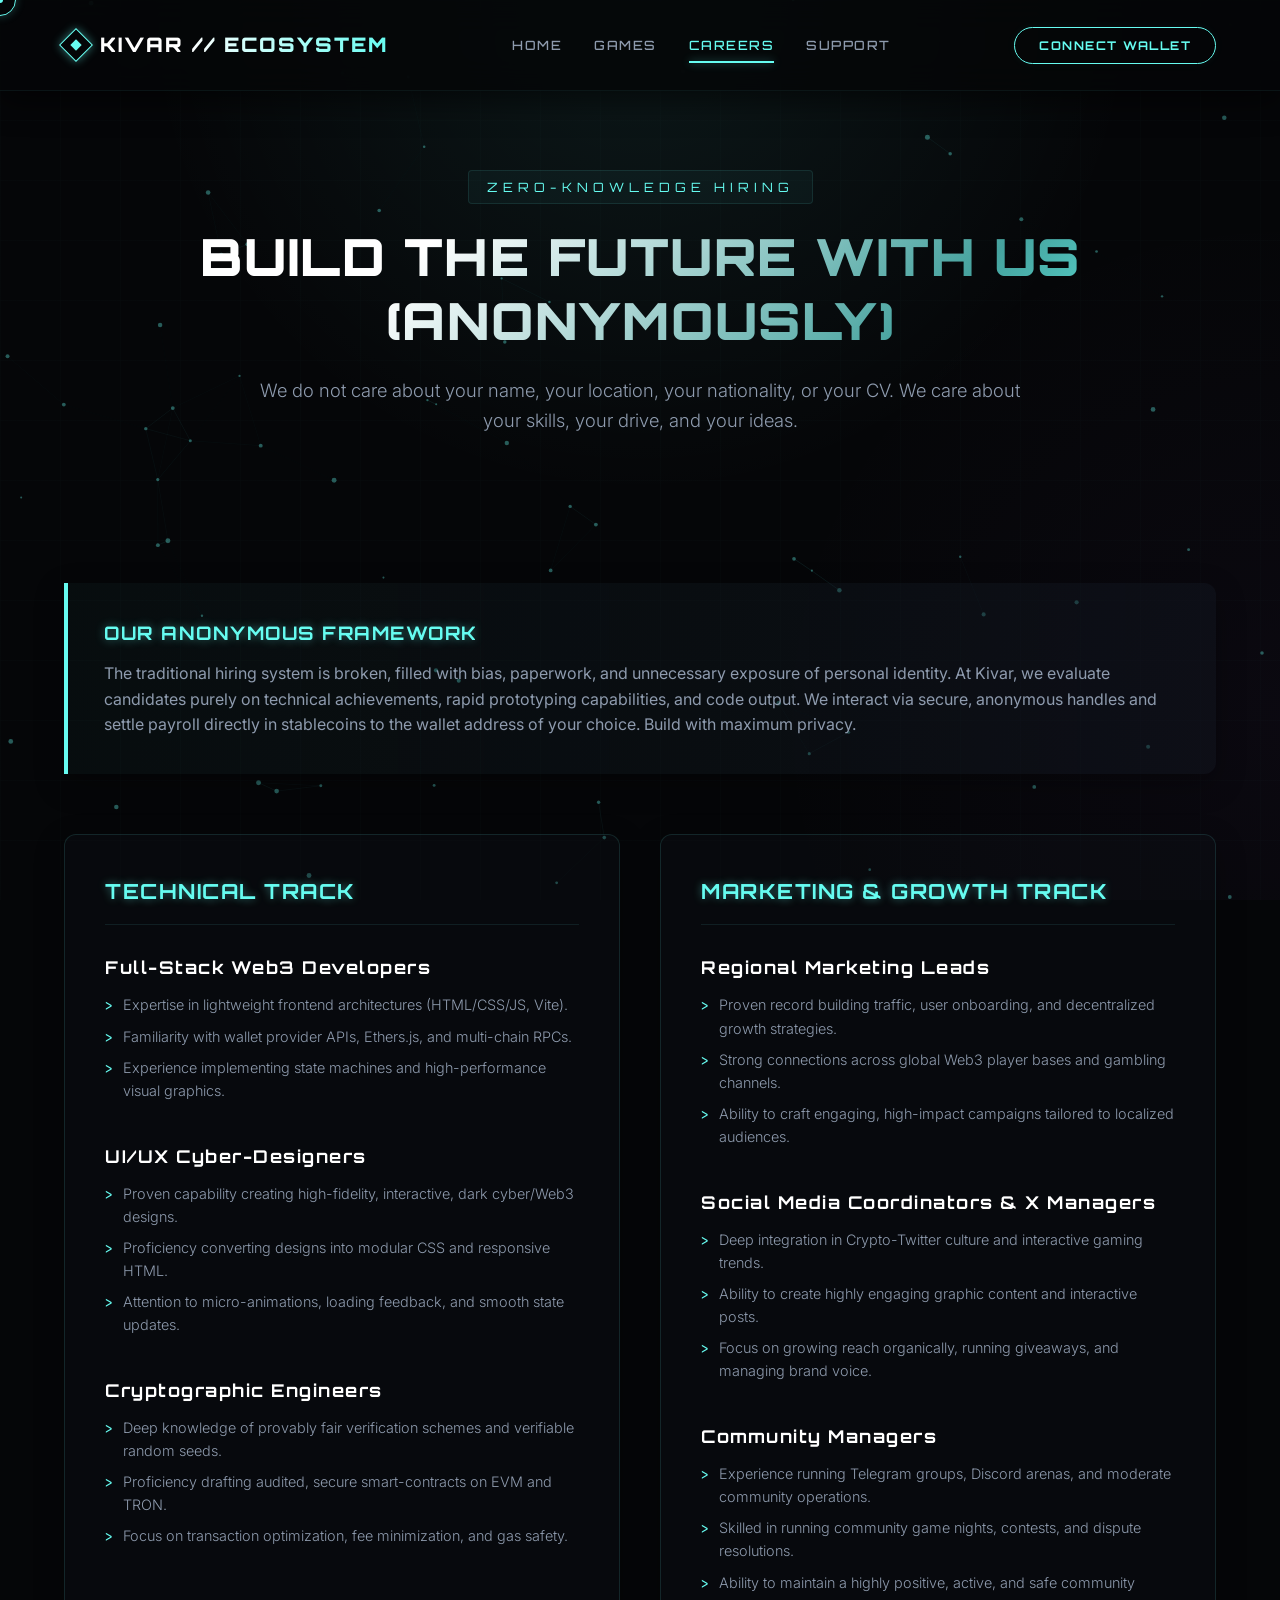
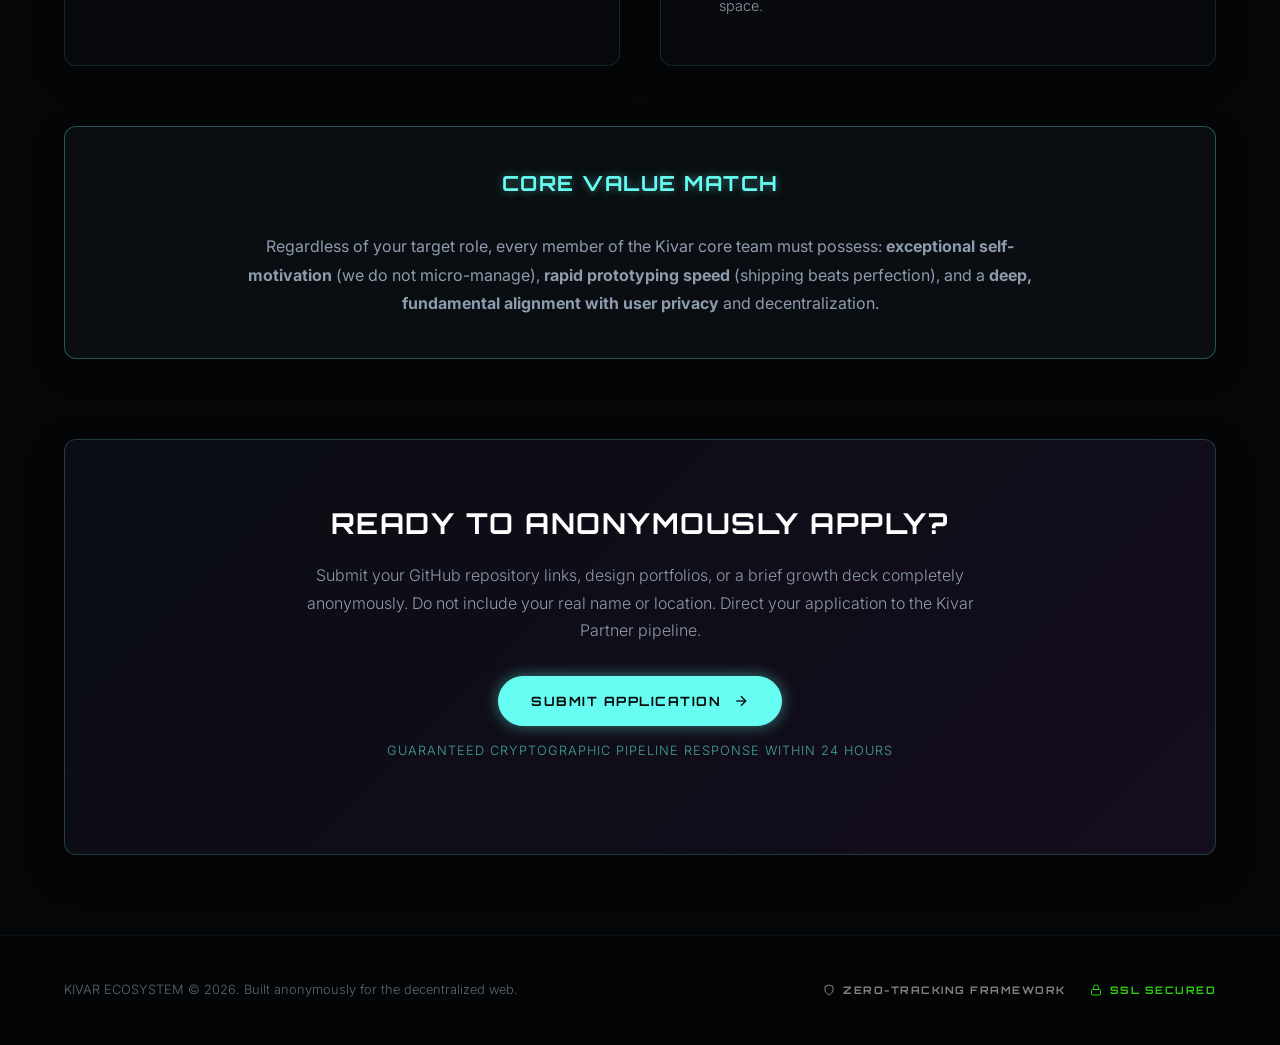
==== careers.html @ 9de125bd "Add all site files for deployment" ====
<!DOCTYPE html>
<html lang="en">
<head>
  <meta charset="UTF-8">
  <meta name="viewport" content="width=device-width, initial-scale=1.0">
  
  <!-- SEO Meta Tags -->
  <title>Careers &amp; Anonymous Hiring | Kivar Ecosystem</title>
  <meta name="description" content="Join the Kivar development team anonymously. We hire developers, designers, and marketers based solely on skills and code quality, protecting your privacy.">
  
  <!-- Stylesheets -->
  <link rel="stylesheet" href="style.css">
</head>
<body>
  <!-- Neural Net Background Canvas -->
  <canvas id="cyber-canvas"></canvas>

  <!-- SHARED NAVIGATION HEADER -->
  <header>
    <div class="container nav-container">
      <div class="logo">
        <div class="logo-icon"></div>
        <span class="logo-text">KIVAR // ECOSYSTEM</span>
      </div>

      <nav id="nav-menu">
        <ul>
          <li><a href="index.html">Home</a></li>
          <li><a href="games.html">Games</a></li>
          <li class="active"><a href="careers.html">Careers</a></li>
          <li><a href="contact.html">Support</a></li>
        </ul>
      </nav>

      <div class="header-actions">
        <button class="connect-btn" id="connect-wallet-btn">CONNECT WALLET</button>
        <button class="hamburger" id="hamburger-btn" aria-label="Toggle Navigation">
          &#9776;
        </button>
      </div>
    </div>
  </header>

  <!-- MAIN PAGE CONTENT -->
  <main>
    <div class="container">
      
      <!-- INTRO SECTION -->
      <section class="hiring-intro">
        <div class="hero">
          <span class="hero-tagline">ZERO-KNOWLEDGE HIRING</span>
          <h1>BUILD THE FUTURE WITH US (ANONYMOUSLY)</h1>
          <p>We do not care about your name, your location, your nationality, or your CV. We care about your skills, your drive, and your ideas.</p>
        </div>
        
        <div class="philosophy-card">
          <h3 class="cyan-highlight" style="margin-bottom: 12px; font-family: var(--font-display);">OUR ANONYMOUS FRAMEWORK</h3>
          <p>The traditional hiring system is broken, filled with bias, paperwork, and unnecessary exposure of personal identity. At Kivar, we evaluate candidates purely on technical achievements, rapid prototyping capabilities, and code output. We interact via secure, anonymous handles and settle payroll directly in stablecoins to the wallet address of your choice. Build with maximum privacy.</p>
        </div>
      </section>

      <!-- POSITION SECTION -->
      <section class="careers-columns">
        
        <!-- Technical Positions -->
        <div class="career-column">
          <h3>TECHNICAL TRACK</h3>
          <div class="jobs-list">
            <div class="job-item">
              <h4>Full-Stack Web3 Developers</h4>
              <ul class="job-requirements">
                <li>Expertise in lightweight frontend architectures (HTML/CSS/JS, Vite).</li>
                <li>Familiarity with wallet provider APIs, Ethers.js, and multi-chain RPCs.</li>
                <li>Experience implementing state machines and high-performance visual graphics.</li>
              </ul>
            </div>
            
            <div class="job-item">
              <h4>UI/UX Cyber-Designers</h4>
              <ul class="job-requirements">
                <li>Proven capability creating high-fidelity, interactive, dark cyber/Web3 designs.</li>
                <li>Proficiency converting designs into modular CSS and responsive HTML.</li>
                <li>Attention to micro-animations, loading feedback, and smooth state updates.</li>
              </ul>
            </div>

            <div class="job-item">
              <h4>Cryptographic Engineers</h4>
              <ul class="job-requirements">
                <li>Deep knowledge of provably fair verification schemes and verifiable random seeds.</li>
                <li>Proficiency drafting audited, secure smart-contracts on EVM and TRON.</li>
                <li>Focus on transaction optimization, fee minimization, and gas safety.</li>
              </ul>
            </div>
          </div>
        </div>

        <!-- Marketing & Growth Positions -->
        <div class="career-column">
          <h3>MARKETING &amp; GROWTH TRACK</h3>
          <div class="jobs-list">
            <div class="job-item">
              <h4>Regional Marketing Leads</h4>
              <ul class="job-requirements">
                <li>Proven record building traffic, user onboarding, and decentralized growth strategies.</li>
                <li>Strong connections across global Web3 player bases and gambling channels.</li>
                <li>Ability to craft engaging, high-impact campaigns tailored to localized audiences.</li>
              </ul>
            </div>

            <div class="job-item">
              <h4>Social Media Coordinators &amp; X Managers</h4>
              <ul class="job-requirements">
                <li>Deep integration in Crypto-Twitter culture and interactive gaming trends.</li>
                <li>Ability to create highly engaging graphic content and interactive posts.</li>
                <li>Focus on growing reach organically, running giveaways, and managing brand voice.</li>
              </ul>
            </div>

            <div class="job-item">
              <h4>Community Managers</h4>
              <ul class="job-requirements">
                <li>Experience running Telegram groups, Discord arenas, and moderate community operations.</li>
                <li>Skilled in running community game nights, contests, and dispute resolutions.</li>
                <li>Ability to maintain a highly positive, active, and safe community space.</li>
              </ul>
            </div>
          </div>
        </div>

      </section>

      <!-- GENERAL SKILLSET & RECRUITMENT CTA -->
      <section style="margin-bottom: 80px;">
        <div class="career-column" style="background: rgba(31, 40, 51, 0.25); text-align: center; border-color: rgba(102, 252, 241, 0.3);">
          <h3 style="border-bottom: none; margin-bottom: 16px; font-family: var(--font-display);">CORE VALUE MATCH</h3>
          <p style="max-width: 800px; margin: 0 auto; line-height: 1.8;">
            Regardless of your target role, every member of the Kivar core team must possess: <strong>exceptional self-motivation</strong> (we do not micro-manage), <strong>rapid prototyping speed</strong> (shipping beats perfection), and a <strong>deep, fundamental alignment with user privacy</strong> and decentralization.
          </p>
        </div>
      </section>

      <section class="cta-banner">
        <h3>READY TO ANONYMOUSLY APPLY?</h3>
        <p>Submit your GitHub repository links, design portfolios, or a brief growth deck completely anonymously. Do not include your real name or location. Direct your application to the Kivar Partner pipeline.</p>
        <a href="contact.html" class="btn btn-primary">
          SUBMIT APPLICATION
          <svg width="16" height="16" viewBox="0 0 24 24" fill="none" stroke="currentColor" stroke-width="2"><line x1="5" y1="12" x2="19" y2="12"></line><polyline points="12 5 19 12 12 19"></polyline></svg>
        </a>
        <p style="font-size: 0.8rem; color: var(--accent-teal); margin-top: 14px; letter-spacing: 1px;">GUARANTEED CRYPTOGRAPHIC PIPELINE RESPONSE WITHIN 24 HOURS</p>
      </section>

    </div>
  </main>

  <!-- SHARED FOOTER -->
  <footer>
    <div class="container footer-container">
      <div class="footer-left">
        <p>KIVAR ECOSYSTEM &copy; 2026. Built anonymously for the decentralized web.</p>
      </div>
      <div class="footer-right">
        <div class="badge">
          <svg width="12" height="12" viewBox="0 0 24 24" fill="none" stroke="currentColor" stroke-width="2"><path d="M12 22s8-4 8-10V5l-8-3-8 3v7c0 6 8 10 8 10z"></path></svg>
          ZERO-TRACKING FRAMEWORK
        </div>
        <div class="badge badge-green">
          <svg width="12" height="12" viewBox="0 0 24 24" fill="none" stroke="currentColor" stroke-width="2"><rect x="3" y="11" width="18" height="11" rx="2" ry="2"></rect><path d="M7 11V7a5 5 0 0 1 10 0v4"></path></svg>
          SSL SECURED
        </div>
      </div>
    </div>
  </footer>

  <!-- Script Links -->
  <script src="main.js"></script>
</body>
</html>
---- style.css ----
@import url('https://fonts.googleapis.com/css2?family=Inter:wght@300;400;500;600;700&family=Orbitron:wght@400;500;700;900&display=swap');

/* --- DESIGN SYSTEM & CSS VARIABLES --- */
:root {
  --bg-primary: #050608;
  --bg-secondary: #0B0E14;
  --bg-tertiary: #11151F;
  --text-primary: #FFFFFF;
  --text-secondary: #8E9BAE;
  
  /* Neon Accents */
  --accent-cyan: #66FCF1;
  --accent-cyan-glow: rgba(102, 252, 241, 0.45);
  --accent-teal: #45A29E;
  --accent-teal-glow: rgba(69, 162, 158, 0.35);
  
  /* Additional Glowing Colors */
  --accent-orange: #FF7F50;
  --accent-orange-glow: rgba(255, 127, 80, 0.4);
  --accent-blue: #00BFFF;
  --accent-blue-glow: rgba(0, 191, 255, 0.4);
  --accent-purple: #9D4EDD;
  --accent-purple-glow: rgba(157, 78, 221, 0.4);
  
  /* Cyber Fonts */
  --font-display: 'Orbitron', sans-serif;
  --font-body: 'Inter', sans-serif;
  
  /* Borders and Transitions */
  --cyber-border: 1px solid rgba(102, 252, 241, 0.12);
  --cyber-border-hover: 1px solid rgba(102, 252, 241, 0.4);
  --transition-fast: 0.15s ease;
  --transition-medium: 0.3s cubic-bezier(0.25, 0.8, 0.25, 1);
  --transition-slow: 0.6s cubic-bezier(0.16, 1, 0.3, 1);
}

/* --- RESET & SCROLLBAR --- */
* {
  margin: 0;
  padding: 0;
  box-sizing: border-box;
  scrollbar-width: thin;
  scrollbar-color: var(--accent-cyan) var(--bg-primary);
}

/* Hide default cursor on desktop device hover */
@media (hover: hover) and (pointer: fine) {
  body, a, button, input, select, textarea {
    cursor: none !important;
  }
}

::-webkit-scrollbar {
  width: 6px;
  height: 6px;
}

::-webkit-scrollbar-track {
  background: var(--bg-primary);
}

::-webkit-scrollbar-thumb {
  background: rgba(102, 252, 241, 0.2);
  border-radius: 3px;
  transition: var(--transition-fast);
}

::-webkit-scrollbar-thumb:hover {
  background: var(--accent-cyan);
}

body {
  background-color: var(--bg-primary);
  color: var(--text-secondary);
  font-family: var(--font-body);
  line-height: 1.6;
  overflow-x: hidden;
  /* Cyber grid background overlay with animation */
  background-image: 
    radial-gradient(circle at 50% 0%, rgba(102, 252, 241, 0.08) 0%, transparent 45%),
    radial-gradient(circle at 100% 80%, rgba(157, 78, 221, 0.04) 0%, transparent 35%),
    linear-gradient(rgba(102, 252, 241, 0.012) 1px, transparent 1px), 
    linear-gradient(90deg, rgba(102, 252, 241, 0.012) 1px, transparent 1px);
  background-size: 100% 100%, 100% 100%, 60px 60px, 60px 60px;
  background-attachment: fixed;
}

a {
  text-decoration: none;
  color: inherit;
  transition: var(--transition-fast);
}

/* --- INTERACTIVE CANVAS BACKGROUND --- */
#cyber-canvas {
  position: fixed;
  top: 0;
  left: 0;
  width: 100vw;
  height: 100vh;
  z-index: -2;
  pointer-events: none;
  background: transparent;
}

/* --- CUSTOM CURSOR --- */
.custom-cursor-dot {
  width: 6px;
  height: 6px;
  background: var(--accent-cyan);
  position: fixed;
  top: 0;
  left: 0;
  pointer-events: none;
  z-index: 1000;
  border-radius: 50%;
  transform: translate(-50%, -50%);
  display: none;
}

.custom-cursor-ring {
  width: 32px;
  height: 32px;
  border: 1px solid var(--accent-cyan);
  position: fixed;
  top: 0;
  left: 0;
  pointer-events: none;
  z-index: 999;
  border-radius: 50%;
  transform: translate(-50%, -50%);
  transition: width 0.2s, height 0.2s, background-color 0.2s, border-color 0.2s;
  box-shadow: 0 0 10px rgba(102, 252, 241, 0.25);
  display: none;
}

/* Cursor States on Hover */
body.cursor-hovering .custom-cursor-ring {
  width: 48px;
  height: 48px;
  background-color: rgba(102, 252, 241, 0.05);
  border-color: var(--accent-cyan);
  box-shadow: 0 0 18px var(--accent-cyan-glow);
}

body.cursor-clicking .custom-cursor-ring {
  width: 24px;
  height: 24px;
  background-color: rgba(102, 252, 241, 0.25);
  border-color: #FFFFFF;
}

@media (hover: hover) and (pointer: fine) {
  .custom-cursor-dot, .custom-cursor-ring {
    display: block;
  }
}

/* --- TYPOGRAPHY --- */
h1, h2, h3, h4, h5, h6 {
  font-family: var(--font-display);
  color: var(--text-primary);
  letter-spacing: 1.5px;
}

.cyan-highlight {
  color: var(--accent-cyan);
  text-shadow: 0 0 10px var(--accent-cyan-glow);
}

/* --- LAYOUT STRUCTURE --- */
.container {
  max-width: 1200px;
  margin: 0 auto;
  padding: 0 24px;
}

main {
  min-height: calc(100vh - 160px);
  padding-top: 110px;
  padding-bottom: 80px;
}

/* --- PREMIUM NAVIGATION HEADER --- */
header {
  position: fixed;
  top: 0;
  left: 0;
  width: 100%;
  z-index: 100;
  background: rgba(5, 6, 8, 0.85);
  backdrop-filter: blur(16px);
  -webkit-backdrop-filter: blur(16px);
  border-bottom: 1px solid rgba(102, 252, 241, 0.06);
  box-shadow: 0 8px 32px rgba(0, 0, 0, 0.6);
}

.nav-container {
  display: flex;
  justify-content: space-between;
  align-items: center;
  height: 90px;
}

/* Logo */
.logo {
  display: flex;
  align-items: center;
  gap: 12px;
  font-family: var(--font-display);
  font-weight: 900;
  font-size: 1.25rem;
  letter-spacing: 2px;
}

.logo-icon {
  width: 24px;
  height: 24px;
  border: 1.5px solid var(--accent-cyan);
  box-shadow: 0 0 10px var(--accent-cyan-glow);
  transform: rotate(45deg);
  position: relative;
  transition: transform var(--transition-medium);
}

.logo:hover .logo-icon {
  transform: rotate(135deg);
}

.logo-icon::before {
  content: '';
  width: 8px;
  height: 8px;
  background: var(--accent-cyan);
  position: absolute;
  top: 50%;
  left: 50%;
  transform: translate(-50%, -50%);
}

.logo-text {
  background: linear-gradient(90deg, var(--text-primary) 30%, var(--accent-cyan) 100%);
  -webkit-background-clip: text;
  -webkit-text-fill-color: transparent;
}

/* Elegant Center Navigation */
nav ul {
  display: flex;
  list-style: none;
  gap: 32px;
}

nav a {
  font-family: var(--font-display);
  font-size: 0.8rem;
  font-weight: 500;
  letter-spacing: 1.5px;
  text-transform: uppercase;
  color: var(--text-secondary);
  padding: 10px 0;
  position: relative;
  transition: color var(--transition-fast);
  white-space: nowrap; /* Prevents menu wrap */
}

nav a::after {
  content: '';
  position: absolute;
  bottom: 0;
  left: 50%;
  width: 0;
  height: 2px;
  background-color: var(--accent-cyan);
  box-shadow: 0 0 8px var(--accent-cyan-glow);
  transition: width var(--transition-medium), left var(--transition-medium);
}

nav a:hover, nav li.active a {
  color: var(--accent-cyan);
}

nav a:hover::after, nav li.active a::after {
  width: 100%;
  left: 0;
}

/* Actions Section */
.header-actions {
  display: flex;
  align-items: center;
  gap: 24px;
}

/* Sleek borderless network indicator style */
.status-indicator {
  display: flex;
  align-items: center;
  gap: 8px;
  font-family: var(--font-display);
  font-size: 0.65rem;
  font-weight: 700;
  letter-spacing: 1px;
  background: none;
  border: none;
  padding: 0;
  box-shadow: none;
  margin-right: 8px;
}

.status-dot {
  width: 6px;
  height: 6px;
  background-color: #39FF14;
  border-radius: 50%;
  box-shadow: 0 0 8px #39FF14;
  animation: pulse 1.8s infinite alternate;
}

/* Connect Wallet Button */
.connect-btn {
  background: transparent;
  border: 1px solid var(--accent-cyan);
  color: var(--accent-cyan);
  font-family: var(--font-display);
  font-size: 0.75rem;
  font-weight: 700;
  letter-spacing: 1.5px;
  padding: 10px 24px;
  border-radius: 30px;
  box-shadow: 0 0 10px rgba(102, 252, 241, 0.05);
  transition: var(--transition-medium);
  position: relative;
  overflow: hidden;
  white-space: nowrap;
}

.connect-btn:hover {
  background: var(--accent-cyan);
  color: var(--bg-primary);
  box-shadow: 0 0 20px var(--accent-cyan-glow);
}

.connect-btn:active {
  transform: scale(0.96);
}

/* Hamburger for Mobile */
.hamburger {
  display: none;
  background: none;
  border: none;
  color: var(--text-primary);
  font-size: 1.5rem;
}

/* --- MOTION & FADE-IN ANIMATIONS --- */
.fade-in-section {
  opacity: 0;
  transform: translateY(20px);
  animation: fadeInUp var(--transition-slow) forwards;
}

.delay-1 { animation-delay: 0.15s; }
.delay-2 { animation-delay: 0.3s; }
.delay-3 { animation-delay: 0.45s; }

@keyframes fadeInUp {
  to {
    opacity: 1;
    transform: translateY(0);
  }
}

/* --- 3D INTERACTIVE PERSPECTIVE --- */
.perspective-container {
  perspective: 1200px;
  transform-style: preserve-3d;
}

/* --- HERO SECTION --- */
.hero {
  text-align: center;
  padding: 60px 0;
}

.hero-tagline {
  font-family: var(--font-display);
  font-size: 0.8rem;
  text-transform: uppercase;
  color: var(--accent-cyan);
  letter-spacing: 5px;
  margin-bottom: 20px;
  display: inline-block;
  background: rgba(102, 252, 241, 0.04);
  padding: 6px 18px;
  border-radius: 4px;
  border: 1px solid rgba(102, 252, 241, 0.1);
}

.hero h1 {
  font-size: 3.2rem;
  line-height: 1.25;
  margin-bottom: 24px;
  background: linear-gradient(135deg, var(--text-primary) 30%, var(--accent-teal) 75%, var(--accent-cyan) 100%);
  -webkit-background-clip: text;
  -webkit-text-fill-color: transparent;
  font-weight: 900;
}

.hero p {
  max-width: 760px;
  margin: 0 auto 48px;
  font-size: 1.15rem;
  color: var(--text-secondary);
  font-weight: 300;
}

.hero-ctas {
  display: flex;
  justify-content: center;
  gap: 24px;
}

/* Premium Buttons */
.btn {
  font-family: var(--font-display);
  font-weight: 700;
  font-size: 0.8rem;
  letter-spacing: 1.5px;
  text-transform: uppercase;
  padding: 14px 32px;
  border-radius: 30px;
  transition: var(--transition-medium);
  display: inline-flex;
  align-items: center;
  gap: 12px;
  white-space: nowrap;
}

.btn-primary {
  background: var(--accent-cyan);
  border: 1px solid var(--accent-cyan);
  color: var(--bg-primary);
  box-shadow: 0 0 15px var(--accent-cyan-glow);
}

.btn-primary:hover {
  background: transparent;
  color: var(--accent-cyan);
  box-shadow: 0 0 25px rgba(102, 252, 241, 0.25);
  transform: translateY(-2px);
}

.btn-secondary {
  background: rgba(17, 21, 31, 0.5);
  border: 1px solid rgba(102, 252, 241, 0.25);
  color: var(--text-primary);
}

.btn-secondary:hover {
  border-color: var(--accent-cyan);
  color: var(--accent-cyan);
  background: rgba(102, 252, 241, 0.05);
  transform: translateY(-2px);
}

/* --- PREMIUM 3D CARDS (PORTAL GRID) --- */
.grid-portals {
  display: grid;
  grid-template-columns: repeat(3, 1fr);
  gap: 32px;
  margin-bottom: 100px;
}

.portal-card {
  background: linear-gradient(135deg, rgba(17, 21, 31, 0.6) 0%, rgba(11, 14, 20, 0.6) 100%);
  border: var(--cyber-border);
  border-radius: 12px;
  padding: 48px 36px;
  transition: transform 0.1s ease, border-color var(--transition-medium), box-shadow var(--transition-medium);
  position: relative;
  overflow: hidden;
  display: flex;
  flex-direction: column;
  height: 100%;
  transform-style: preserve-3d;
  box-shadow: 0 10px 30px rgba(0, 0, 0, 0.4);
}

/* Ambient glow card overlay */
.portal-card::before {
  content: '';
  position: absolute;
  top: 0;
  left: 0;
  width: 100%;
  height: 100%;
  background: radial-gradient(circle at var(--mouse-x, 50%) var(--mouse-y, 50%), rgba(102, 252, 241, 0.08) 0%, transparent 60%);
  opacity: 0;
  transition: opacity var(--transition-medium);
  pointer-events: none;
  z-index: 1;
}

.portal-card:hover {
  border-color: rgba(102, 252, 241, 0.35);
  box-shadow: 0 20px 45px rgba(0, 0, 0, 0.6), 0 0 25px rgba(102, 252, 241, 0.05);
}

.portal-card:hover::before {
  opacity: 1;
}

.portal-icon {
  width: 48px;
  height: 48px;
  display: flex;
  align-items: center;
  justify-content: center;
  border-radius: 8px;
  background: rgba(102, 252, 241, 0.04);
  border: 1px solid rgba(102, 252, 241, 0.15);
  margin-bottom: 28px;
  color: var(--accent-cyan);
  transition: var(--transition-medium);
  transform: translateZ(20px);
}

.portal-card:hover .portal-icon {
  background: rgba(102, 252, 241, 0.12);
  border-color: var(--accent-cyan);
  box-shadow: 0 0 12px var(--accent-cyan-glow);
}

.portal-card h3 {
  font-size: 1.25rem;
  margin-bottom: 14px;
  transform: translateZ(30px);
}

.portal-card p {
  color: var(--text-secondary);
  font-size: 0.95rem;
  margin-bottom: 30px;
  flex-grow: 1;
  font-weight: 300;
  line-height: 1.7;
  transform: translateZ(15px);
}

.portal-link {
  font-family: var(--font-display);
  font-size: 0.8rem;
  font-weight: 700;
  text-transform: uppercase;
  color: var(--accent-cyan);
  display: flex;
  align-items: center;
  gap: 8px;
  transform: translateZ(25px);
}

.portal-link span {
  transition: transform var(--transition-fast);
}

.portal-card:hover .portal-link span {
  transform: translateX(6px);
}

/* --- VALUE PILLARS --- */
.pillars-section {
  text-align: center;
}

.section-title {
  font-size: 2rem;
  margin-bottom: 16px;
  position: relative;
  display: inline-block;
  font-weight: 900;
}

.section-title::after {
  content: '';
  display: block;
  width: 40px;
  height: 2px;
  background: var(--accent-cyan);
  margin: 14px auto 0;
  box-shadow: 0 0 8px var(--accent-cyan-glow);
}

.section-subtitle {
  max-width: 600px;
  margin: 0 auto 60px;
  color: var(--text-secondary);
  font-weight: 300;
}

.pillars-grid {
  display: grid;
  grid-template-columns: repeat(3, 1fr);
  gap: 36px;
}

.pillar-item {
  text-align: left;
  border-left: 2px solid var(--accent-teal);
  padding: 10px 0 10px 24px;
  transition: border-color var(--transition-medium);
}

.pillar-item:hover {
  border-left-color: var(--accent-cyan);
}

.pillar-number {
  font-family: var(--font-display);
  font-size: 1.8rem;
  font-weight: 900;
  color: rgba(102, 252, 241, 0.12);
  margin-bottom: -6px;
  transition: var(--transition-fast);
}

.pillar-item:hover .pillar-number {
  color: var(--accent-cyan);
  text-shadow: 0 0 10px var(--accent-cyan-glow);
}

.pillar-item h4 {
  font-size: 1.15rem;
  margin-bottom: 12px;
}

.pillar-item p {
  font-size: 0.9rem;
  color: var(--text-secondary);
  line-height: 1.7;
  font-weight: 300;
}

/* --- GAMES & LAUNCHPAD PAGE --- */
.games-grid {
  display: flex;
  flex-direction: column;
  gap: 40px;
  margin-bottom: 80px;
}

.game-card {
  background: linear-gradient(135deg, rgba(17, 21, 31, 0.5) 0%, rgba(11, 14, 20, 0.5) 100%);
  border: var(--cyber-border);
  border-radius: 12px;
  padding: 48px;
  display: flex;
  justify-content: space-between;
  align-items: center;
  position: relative;
  overflow: hidden;
  transition: transform 0.1s ease, border-color var(--transition-medium), box-shadow var(--transition-medium);
  transform-style: preserve-3d;
  box-shadow: 0 10px 30px rgba(0, 0, 0, 0.4);
}

.game-card:hover {
  border-color: rgba(102, 252, 241, 0.35);
  box-shadow: 0 20px 45px rgba(0, 0, 0, 0.6), 0 0 25px rgba(102, 252, 241, 0.05);
}

.game-card-left {
  max-width: 65%;
  transform: translateZ(20px);
}

.status-badge {
  font-family: var(--font-display);
  font-size: 0.72rem;
  font-weight: 700;
  letter-spacing: 1.5px;
  padding: 6px 16px;
  border-radius: 30px;
  display: inline-block;
  margin-bottom: 20px;
  border: 1px solid transparent;
}

.status-orange {
  color: var(--accent-orange);
  background: rgba(255, 127, 80, 0.08);
  border-color: rgba(255, 127, 80, 0.3);
  box-shadow: 0 0 10px rgba(255, 127, 80, 0.1);
}
.status-blue {
  color: var(--accent-blue);
  background: rgba(0, 191, 255, 0.08);
  border-color: rgba(0, 191, 255, 0.3);
  box-shadow: 0 0 10px rgba(0, 191, 255, 0.1);
}
.status-purple {
  color: #c87cff;
  background: rgba(157, 78, 221, 0.08);
  border-color: rgba(157, 78, 221, 0.3);
  box-shadow: 0 0 10px rgba(157, 78, 221, 0.1);
}

.game-card h3 {
  font-size: 1.6rem;
  margin-bottom: 16px;
}

.game-card p {
  font-size: 0.95rem;
  color: var(--text-secondary);
  margin-bottom: 24px;
  font-weight: 300;
  line-height: 1.7;
}

.originals-list {
  display: flex;
  gap: 16px;
  margin-top: 20px;
  flex-wrap: wrap;
}

.original-item {
  background: rgba(5, 6, 8, 0.6);
  border: 1px solid rgba(102, 252, 241, 0.1);
  padding: 10px 20px;
  border-radius: 30px;
  font-family: var(--font-display);
  font-size: 0.8rem;
  font-weight: 700;
  color: var(--text-primary);
  display: flex;
  align-items: center;
  gap: 8px;
  transition: var(--transition-fast);
}

.original-item:hover {
  border-color: var(--accent-cyan);
  box-shadow: 0 0 10px var(--accent-cyan-glow);
}

.original-item span {
  color: var(--accent-cyan);
}

.game-card-right {
  display: flex;
  flex-direction: column;
  align-items: flex-end;
  gap: 16px;
  transform: translateZ(35px);
}

.game-graphic {
  position: absolute;
  right: -3%;
  top: 50%;
  transform: translateY(-50%);
  opacity: 0.04;
  font-size: 14rem;
  pointer-events: none;
  font-family: var(--font-display);
  font-weight: 900;
  letter-spacing: -10px;
}

/* Crypto Panel */
.crypto-panel {
  background: linear-gradient(135deg, rgba(17, 21, 31, 0.4) 0%, rgba(11, 14, 20, 0.4) 100%);
  border: var(--cyber-border);
  border-radius: 12px;
  padding: 48px;
  text-align: center;
  box-shadow: 0 15px 35px rgba(0, 0, 0, 0.5);
}

.crypto-grid {
  display: grid;
  grid-template-columns: repeat(6, 1fr);
  gap: 20px;
  margin-top: 40px;
}

.crypto-badge {
  background: rgba(5, 6, 8, 0.4);
  border: 1px solid rgba(69, 162, 158, 0.2);
  border-radius: 8px;
  padding: 24px 12px;
  display: flex;
  flex-direction: column;
  align-items: center;
  gap: 16px;
  transition: var(--transition-medium);
}

.crypto-badge:hover {
  transform: translateY(-5px);
  border-color: var(--accent-cyan);
  background: rgba(102, 252, 241, 0.04);
  box-shadow: 0 8px 24px rgba(102, 252, 241, 0.1);
}

.crypto-badge svg {
  width: 44px;
  height: 44px;
  fill: var(--accent-cyan);
  transition: transform var(--transition-medium);
}

.crypto-badge:hover svg {
  transform: scale(1.1);
  filter: drop-shadow(0 0 8px var(--accent-cyan-glow));
}

.crypto-name {
  font-family: var(--font-display);
  font-size: 0.75rem;
  font-weight: 700;
  color: var(--text-primary);
  letter-spacing: 1px;
}

/* --- CAREERS PAGE --- */
.hiring-intro {
  margin-bottom: 60px;
}

.hiring-intro h2 {
  font-size: 2rem;
  margin-bottom: 16px;
}

.philosophy-card {
  background: linear-gradient(90deg, rgba(102, 252, 241, 0.03) 0%, rgba(17, 21, 31, 0.5) 100%);
  border-left: 4px solid var(--accent-cyan);
  border-radius: 0 12px 12px 0;
  padding: 36px;
  margin-top: 40px;
  box-shadow: 0 10px 30px rgba(0, 0, 0, 0.3);
}

.careers-columns {
  display: grid;
  grid-template-columns: 1fr 1fr;
  gap: 40px;
  margin-bottom: 60px;
}

.career-column {
  background: rgba(17, 21, 31, 0.25);
  border: var(--cyber-border);
  border-radius: 12px;
  padding: 40px;
  box-shadow: 0 10px 30px rgba(0, 0, 0, 0.3);
}

.career-column h3 {
  font-size: 1.3rem;
  border-bottom: 1px solid rgba(69, 162, 158, 0.15);
  padding-bottom: 16px;
  margin-bottom: 28px;
  color: var(--accent-cyan);
  text-shadow: 0 0 8px var(--accent-cyan-glow);
}

.jobs-list {
  display: flex;
  flex-direction: column;
  gap: 32px;
}

.job-item h4 {
  font-size: 1.1rem;
  margin-bottom: 12px;
}

.job-requirements {
  list-style: none;
}

.job-requirements li {
  font-size: 0.9rem;
  position: relative;
  margin-bottom: 8px;
  padding-left: 18px;
  font-weight: 300;
  line-height: 1.6;
}

.job-requirements li::before {
  content: '>';
  position: absolute;
  left: 0;
  color: var(--accent-cyan);
  font-family: var(--font-display);
}

.cta-banner {
  background: linear-gradient(135deg, rgba(17, 21, 31, 0.5) 0%, rgba(157, 78, 221, 0.1) 100%);
  border: 1px solid rgba(102, 252, 241, 0.2);
  border-radius: 12px;
  padding: 60px 40px;
  text-align: center;
  box-shadow: 0 15px 35px rgba(0, 0, 0, 0.4);
}

.cta-banner h3 {
  font-size: 1.8rem;
  margin-bottom: 16px;
}

.cta-banner p {
  max-width: 700px;
  margin: 0 auto 32px;
  color: var(--text-secondary);
  font-weight: 300;
  line-height: 1.7;
}

/* --- DUAL PIPELINE CONTACT PAGE --- */
.contact-split {
  display: grid;
  grid-template-columns: 1fr 1fr;
  gap: 40px;
  margin-bottom: 60px;
}

.pipeline-card {
  background: linear-gradient(135deg, rgba(17, 21, 31, 0.4) 0%, rgba(11, 14, 20, 0.4) 100%);
  border: var(--cyber-border);
  border-radius: 12px;
  padding: 48px;
  position: relative;
  overflow: hidden;
  transition: transform 0.1s ease, border-color var(--transition-medium), box-shadow var(--transition-medium);
  transform-style: preserve-3d;
  box-shadow: 0 15px 30px rgba(0, 0, 0, 0.4);
}

.pipeline-card:hover {
  border-color: rgba(102, 252, 241, 0.3);
  box-shadow: 0 20px 45px rgba(0, 0, 0, 0.6);
}

.pipeline-card::before {
  content: '';
  position: absolute;
  top: 0;
  left: 0;
  width: 4px;
  height: 100%;
}

.pipeline-card.player::before {
  background: var(--accent-cyan);
}

.pipeline-card.partner::before {
  background: var(--accent-purple);
}

.pipeline-card h2 {
  font-size: 1.6rem;
  margin-bottom: 8px;
  transform: translateZ(25px);
}

.pipeline-desc {
  color: var(--accent-teal);
  font-family: var(--font-display);
  font-size: 0.85rem;
  text-transform: uppercase;
  margin-bottom: 28px;
  letter-spacing: 1px;
  transform: translateZ(20px);
}

.email-box {
  background: rgba(5, 6, 8, 0.6);
  border: 1px solid rgba(69, 162, 158, 0.15);
  padding: 16px 20px;
  border-radius: 8px;
  display: flex;
  justify-content: space-between;
  align-items: center;
  margin-bottom: 36px;
  font-family: monospace;
  font-size: 0.95rem;
  transform: translateZ(15px);
}

.copy-btn {
  background: transparent;
  border: none;
  color: var(--accent-cyan);
  font-family: var(--font-display);
  font-size: 0.75rem;
  font-weight: 700;
  text-transform: uppercase;
  letter-spacing: 1px;
  padding: 4px 10px;
  border-radius: 4px;
  transition: var(--transition-fast);
}

.copy-btn:hover {
  background: rgba(102, 252, 241, 0.08);
  text-shadow: 0 0 8px var(--accent-cyan-glow);
}

.social-links {
  display: flex;
  flex-direction: column;
  gap: 14px;
  transform: translateZ(30px);
}

.social-link {
  display: flex;
  align-items: center;
  gap: 16px;
  padding: 14px 20px;
  background: rgba(5, 6, 8, 0.3);
  border: 1px solid rgba(102, 252, 241, 0.03);
  border-radius: 8px;
  transition: var(--transition-medium);
}

.social-link:hover {
  background: rgba(102, 252, 241, 0.05);
  border-color: rgba(102, 252, 241, 0.25);
  transform: translateX(4px);
}

.social-link svg {
  width: 18px;
  height: 18px;
  fill: var(--text-secondary);
  transition: var(--transition-fast);
}

.social-link:hover svg {
  fill: var(--accent-cyan);
  filter: drop-shadow(0 0 5px var(--accent-cyan-glow));
}

.social-name {
  font-family: var(--font-display);
  font-size: 0.85rem;
  font-weight: 700;
  color: var(--text-primary);
}

.social-handle {
  font-size: 0.85rem;
  color: var(--text-secondary);
  margin-left: auto;
  font-weight: 300;
}

.social-upcoming {
  font-family: var(--font-display);
  font-size: 0.75rem;
  letter-spacing: 1px;
  color: #FFA500;
  margin-left: auto;
}

/* Contact Form */
.contact-form-panel {
  background: linear-gradient(135deg, rgba(17, 21, 31, 0.3) 0%, rgba(11, 14, 20, 0.3) 100%);
  border: var(--cyber-border);
  border-radius: 12px;
  padding: 48px;
  box-shadow: 0 15px 35px rgba(0, 0, 0, 0.4);
}

.form-title {
  text-align: center;
  font-size: 1.6rem;
  margin-bottom: 8px;
}

.form-subtitle {
  text-align: center;
  color: var(--text-secondary);
  margin-bottom: 36px;
  font-size: 0.95rem;
  font-weight: 300;
}

.form-grid {
  display: grid;
  grid-template-columns: 1fr 1fr;
  gap: 24px;
  margin-bottom: 24px;
}

.form-group {
  display: flex;
  flex-direction: column;
  gap: 10px;
}

.form-group.full-width {
  grid-column: span 2;
}

.form-label {
  font-family: var(--font-display);
  font-size: 0.72rem;
  font-weight: 700;
  letter-spacing: 1px;
  text-transform: uppercase;
  color: var(--text-primary);
}

.form-input {
  background: rgba(5, 6, 8, 0.6);
  border: 1px solid rgba(69, 162, 158, 0.2);
  border-radius: 6px;
  padding: 14px 18px;
  color: var(--text-primary);
  font-family: var(--font-body);
  font-size: 0.95rem;
  transition: var(--transition-fast);
}

.form-input:focus {
  outline: none;
  border-color: var(--accent-cyan);
  box-shadow: 0 0 12px rgba(102, 252, 241, 0.15);
}

select.form-input {
  appearance: none;
  background-image: url("data:image/svg+xml,%3Csvg xmlns='http://www.w3.org/2000/svg' viewBox='0 0 24 24' fill='%2366FCF1'%3E%3Cpath d='M7 10l5 5 5-5z'/%3E%3C/svg%3E");
  background-repeat: no-repeat;
  background-position: right 14px center;
  background-size: 20px;
  padding-right: 40px;
}

textarea.form-input {
  resize: vertical;
  min-height: 140px;
}

.form-submit-container {
  display: flex;
  justify-content: flex-end;
}

/* Submission feedback states */
.form-feedback {
  margin-top: 20px;
  padding: 16px;
  border-radius: 6px;
  font-size: 0.9rem;
  display: none;
  font-family: var(--font-display);
}

.form-feedback.success {
  display: block;
  background: rgba(57, 255, 20, 0.05);
  border: 1px solid rgba(57, 255, 20, 0.25);
  color: #39FF14;
  text-shadow: 0 0 8px rgba(57, 255, 20, 0.15);
  text-align: center;
}

/* --- PREMIUM MINIMALIST FOOTER --- */
footer {
  border-top: 1px solid rgba(102, 252, 241, 0.05);
  background: #030406;
  padding: 40px 0;
  position: relative;
  z-index: 10;
}

.footer-container {
  display: flex;
  justify-content: space-between;
  align-items: center;
}

.footer-left {
  font-size: 0.8rem;
  font-weight: 300;
  color: rgba(142, 155, 174, 0.65);
}

.footer-right {
  display: flex;
  gap: 24px;
}

.badge {
  font-family: var(--font-display);
  font-size: 0.65rem;
  font-weight: 700;
  letter-spacing: 1.5px;
  padding: 6px 0;
  background: none;
  border: none;
  color: rgba(255, 255, 255, 0.5);
  display: flex;
  align-items: center;
  gap: 8px;
  box-shadow: none;
}

.badge-green {
  color: rgba(57, 255, 20, 0.8);
}

/* --- WALLET CONNECTION MODAL --- */
.modal-overlay {
  display: none;
  position: fixed;
  top: 0;
  left: 0;
  width: 100%;
  height: 100%;
  background: rgba(5, 6, 8, 0.85);
  backdrop-filter: blur(12px);
  -webkit-backdrop-filter: blur(12px);
  z-index: 150;
  align-items: center;
  justify-content: center;
  opacity: 0;
  transition: opacity 0.3s ease;
}

.modal-overlay.active {
  display: flex;
  opacity: 1;
}

.modal-card {
  background: var(--bg-tertiary);
  border: 1px solid rgba(102, 252, 241, 0.3);
  border-radius: 12px;
  padding: 48px;
  width: 100%;
  max-width: 440px;
  position: relative;
  box-shadow: 0 0 35px rgba(102, 252, 241, 0.15), 0 25px 60px rgba(0,0,0,0.9);
  transform: scale(0.9);
  transition: transform 0.3s cubic-bezier(0.25, 0.8, 0.25, 1);
}

.modal-overlay.active .modal-card {
  transform: scale(1);
}

.close-modal {
  position: absolute;
  top: 24px;
  right: 24px;
  background: none;
  border: none;
  color: var(--text-secondary);
  font-size: 1.5rem;
  transition: var(--transition-fast);
}

.close-modal:hover {
  color: var(--accent-cyan);
}

.modal-title {
  font-size: 1.35rem;
  margin-bottom: 12px;
  text-align: center;
}

.modal-subtitle {
  text-align: center;
  font-size: 0.9rem;
  color: var(--text-secondary);
  margin-bottom: 32px;
  font-weight: 300;
}

.wallet-option {
  display: flex;
  align-items: center;
  gap: 16px;
  width: 100%;
  background: rgba(5, 6, 8, 0.4);
  border: var(--cyber-border);
  padding: 16px 24px;
  border-radius: 8px;
  margin-bottom: 16px;
  transition: var(--transition-fast);
  color: var(--text-primary);
  font-family: var(--font-display);
  font-weight: 700;
  font-size: 0.85rem;
  text-align: left;
}

.wallet-option:hover {
  border-color: var(--accent-cyan);
  background: rgba(102, 252, 241, 0.04);
  box-shadow: 0 0 12px rgba(102, 252, 241, 0.1);
  transform: translateX(4px);
}

.wallet-icon {
  width: 24px;
  height: 24px;
  fill: var(--accent-cyan);
}

/* --- MOBILE RESPONSIVENESS --- */
@media (max-width: 992px) {
  .grid-portals {
    grid-template-columns: repeat(2, 1fr);
  }
  .pillars-grid {
    grid-template-columns: 1fr;
    gap: 30px;
  }
  .careers-columns {
    grid-template-columns: 1fr;
  }
  .contact-split {
    grid-template-columns: 1fr;
  }
  .crypto-grid {
    grid-template-columns: repeat(3, 1fr);
  }
}

@media (max-width: 768px) {
  /* Disable custom cursor on mobile */
  .custom-cursor-dot, .custom-cursor-ring {
    display: none !important;
  }
  
  .hamburger {
    display: block;
  }
  
  nav {
    position: absolute;
    top: 90px;
    left: 0;
    width: 100%;
    background: rgba(5, 6, 8, 0.98);
    border-bottom: 1px solid rgba(102, 252, 241, 0.08);
    max-height: 0;
    overflow: hidden;
    transition: max-height 0.4s ease;
  }
  
  nav.active {
    max-height: 350px;
  }
  
  nav ul {
    flex-direction: column;
    padding: 30px;
    gap: 20px;
    align-items: center;
  }
  
  .header-actions {
    gap: 16px;
  }
  
  .status-indicator {
    padding: 4px 10px;
  }
  
  .hero h1 {
    font-size: 2.2rem;
  }
  
  .hero p {
    font-size: 0.98rem;
  }
  
  .grid-portals {
    grid-template-columns: 1fr;
  }
  
  .game-card {
    flex-direction: column;
    align-items: flex-start;
    gap: 24px;
    padding: 36px;
  }
  
  .game-card-left {
    max-width: 100%;
  }
  
  .game-card-right {
    align-items: flex-start;
    width: 100%;
  }
  
  .game-graphic {
    display: none;
  }
  
  .footer-container {
    flex-direction: column;
    gap: 24px;
    text-align: center;
  }
  
  .form-grid {
    grid-template-columns: 1fr;
  }
  
  .form-group.full-width {
    grid-column: span 1;
  }
}

@media (max-width: 480px) {
  .crypto-grid {
    grid-template-columns: repeat(2, 1fr);
  }
  .hero-ctas {
    flex-direction: column;
    gap: 12px;
    align-items: stretch;
  }
  .btn {
    justify-content: center;
  }
}
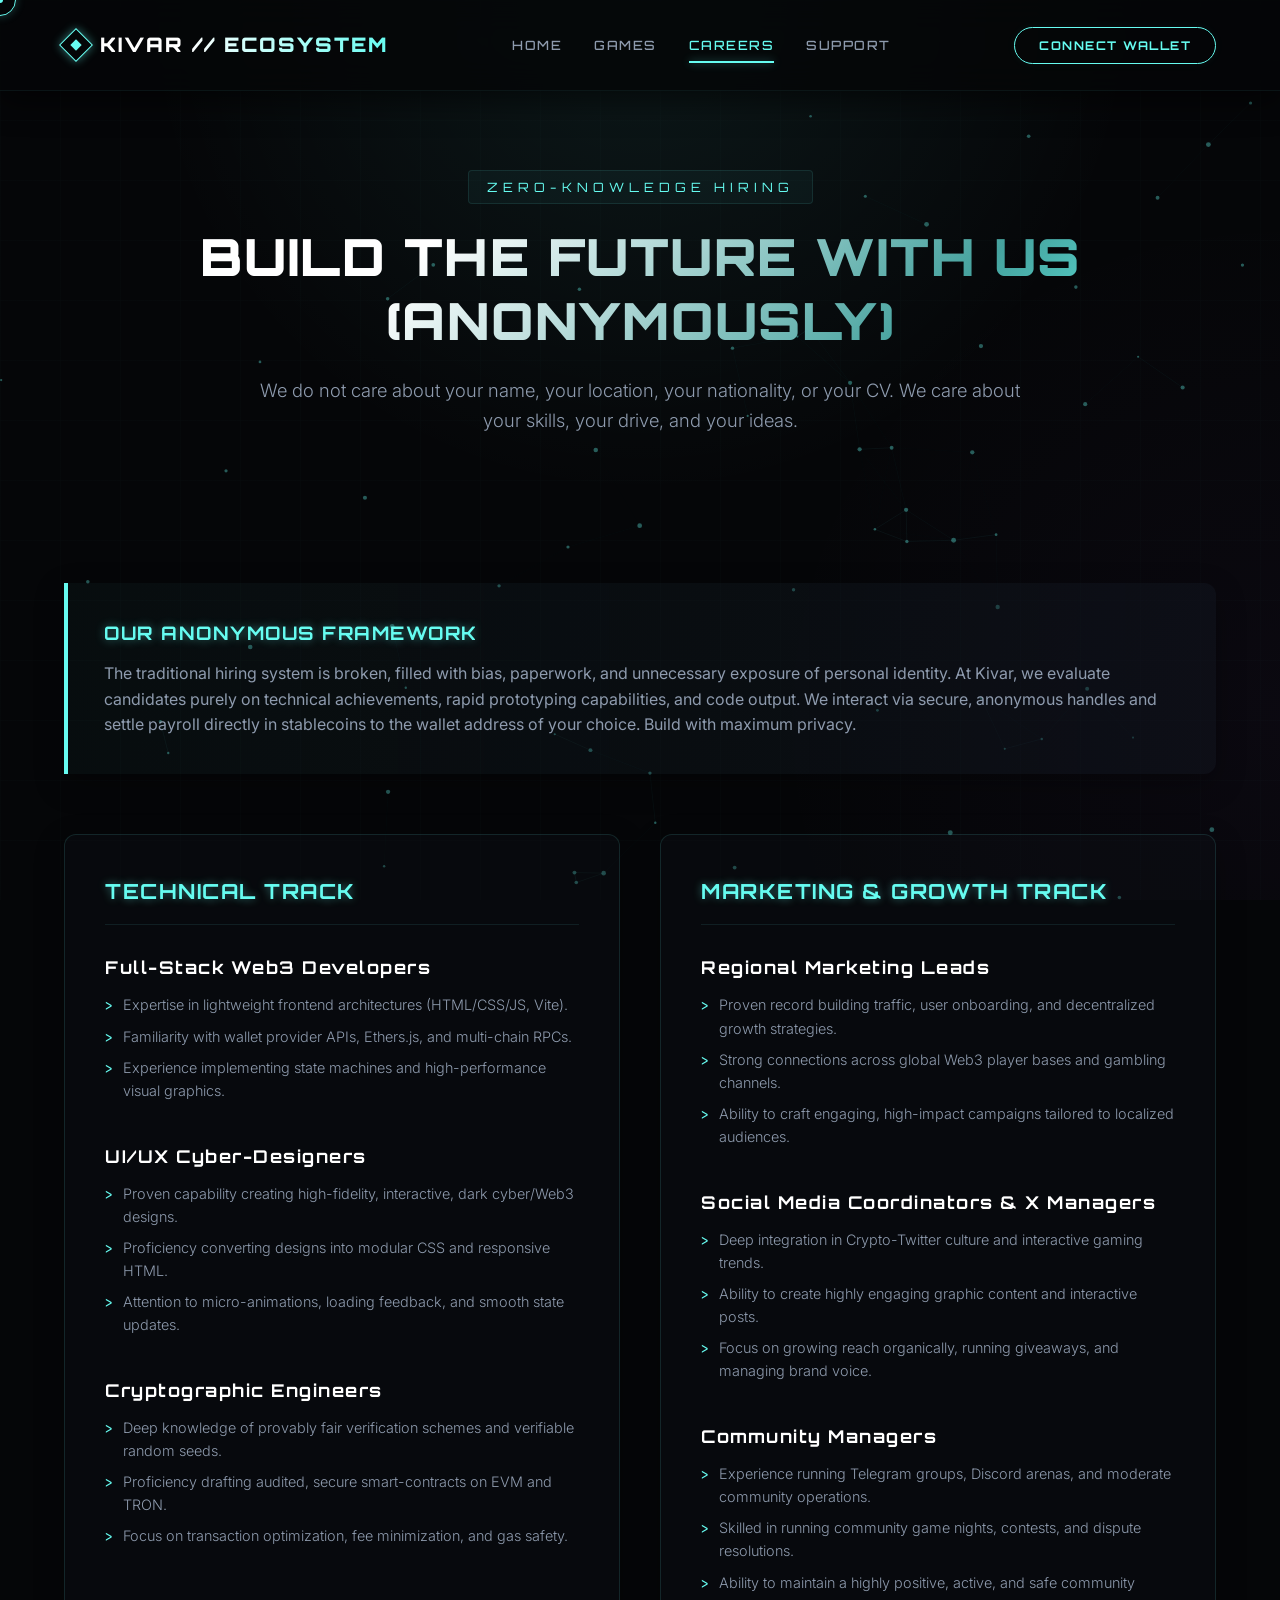
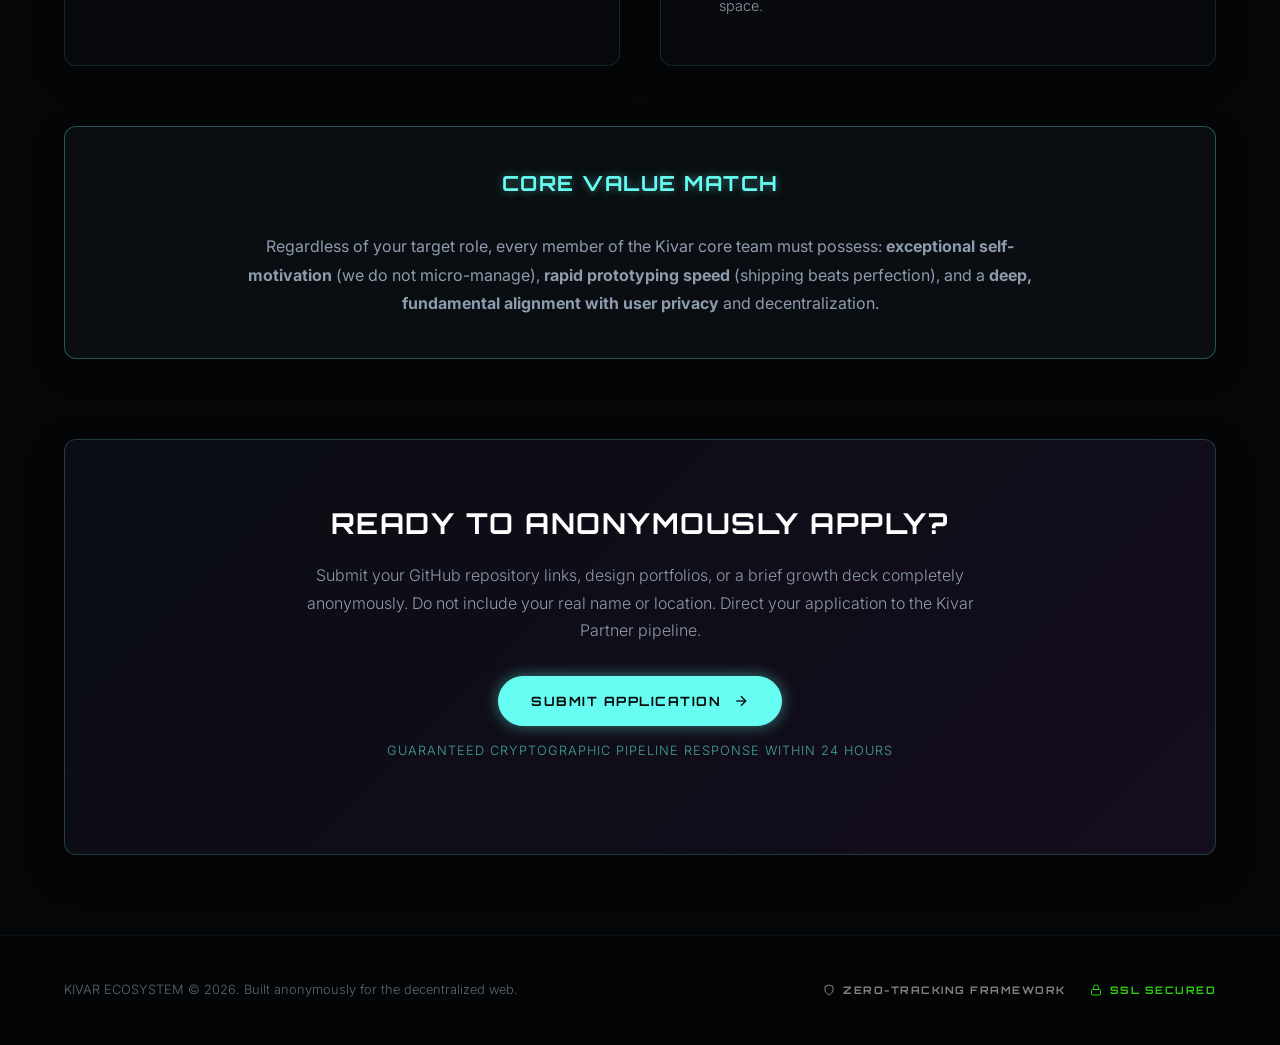
==== commit e5626baa: "Apply user-requested updates to site files" ====
--- a/careers.html
+++ b/careers.html
@@ -20,7 +20,7 @@
     <div class="container nav-container">
       <div class="logo">
         <div class="logo-icon"></div>
-        <span class="logo-text">KIVAR // ECOSYSTEM</span>
+        <span class="logo-text">KIVAR <span class="logo-subtext">// ECOSYSTEM</span></span>
       </div>
 
       <nav id="nav-menu">
--- a/style.css
+++ b/style.css
@@ -1343,6 +1343,17 @@
 }
 
 @media (max-width: 768px) {
+  /* Hide ecosystem suffix on mobile to prevent header overflow */
+  .logo-subtext {
+    display: none;
+  }
+  
+  /* Scale wallet button on mobile */
+  .connect-btn {
+    padding: 8px 16px;
+    font-size: 0.7rem;
+  }
+
   /* Disable custom cursor on mobile */
   .custom-cursor-dot, .custom-cursor-ring {
     display: none !important;
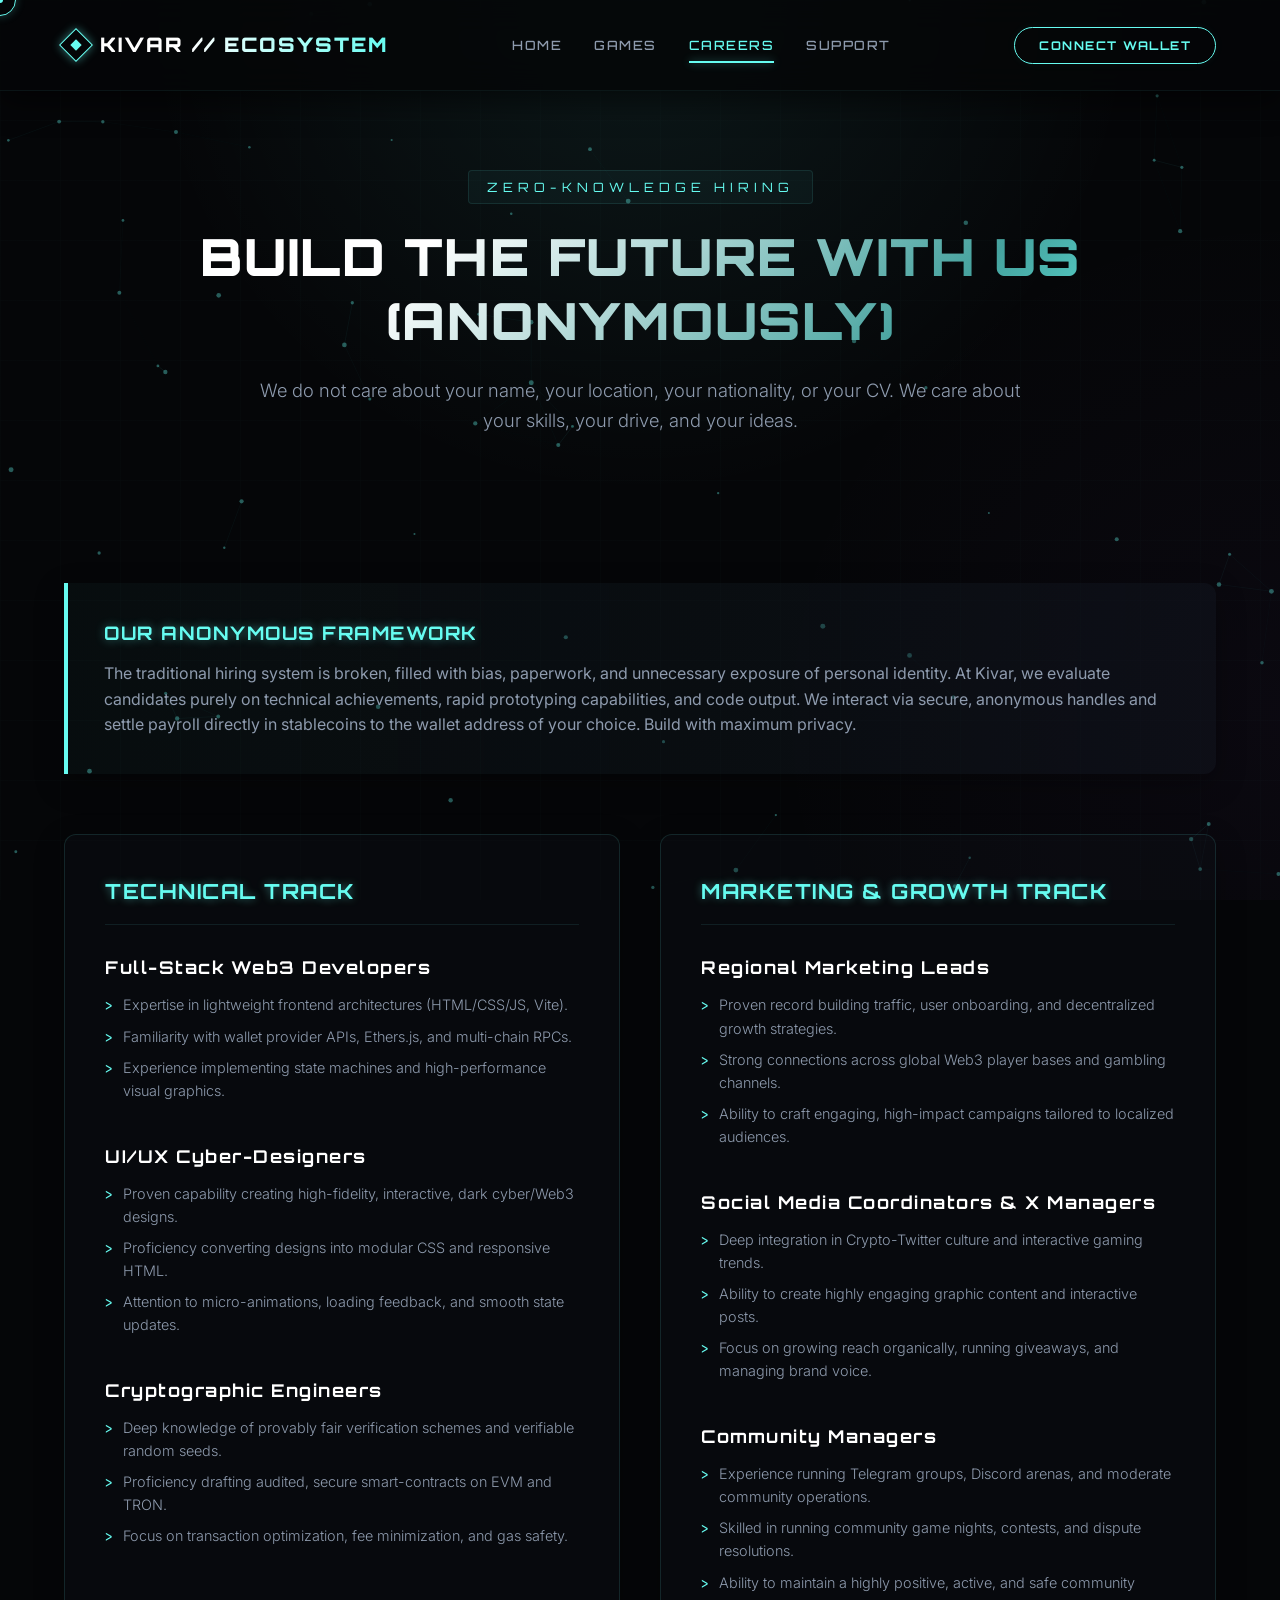
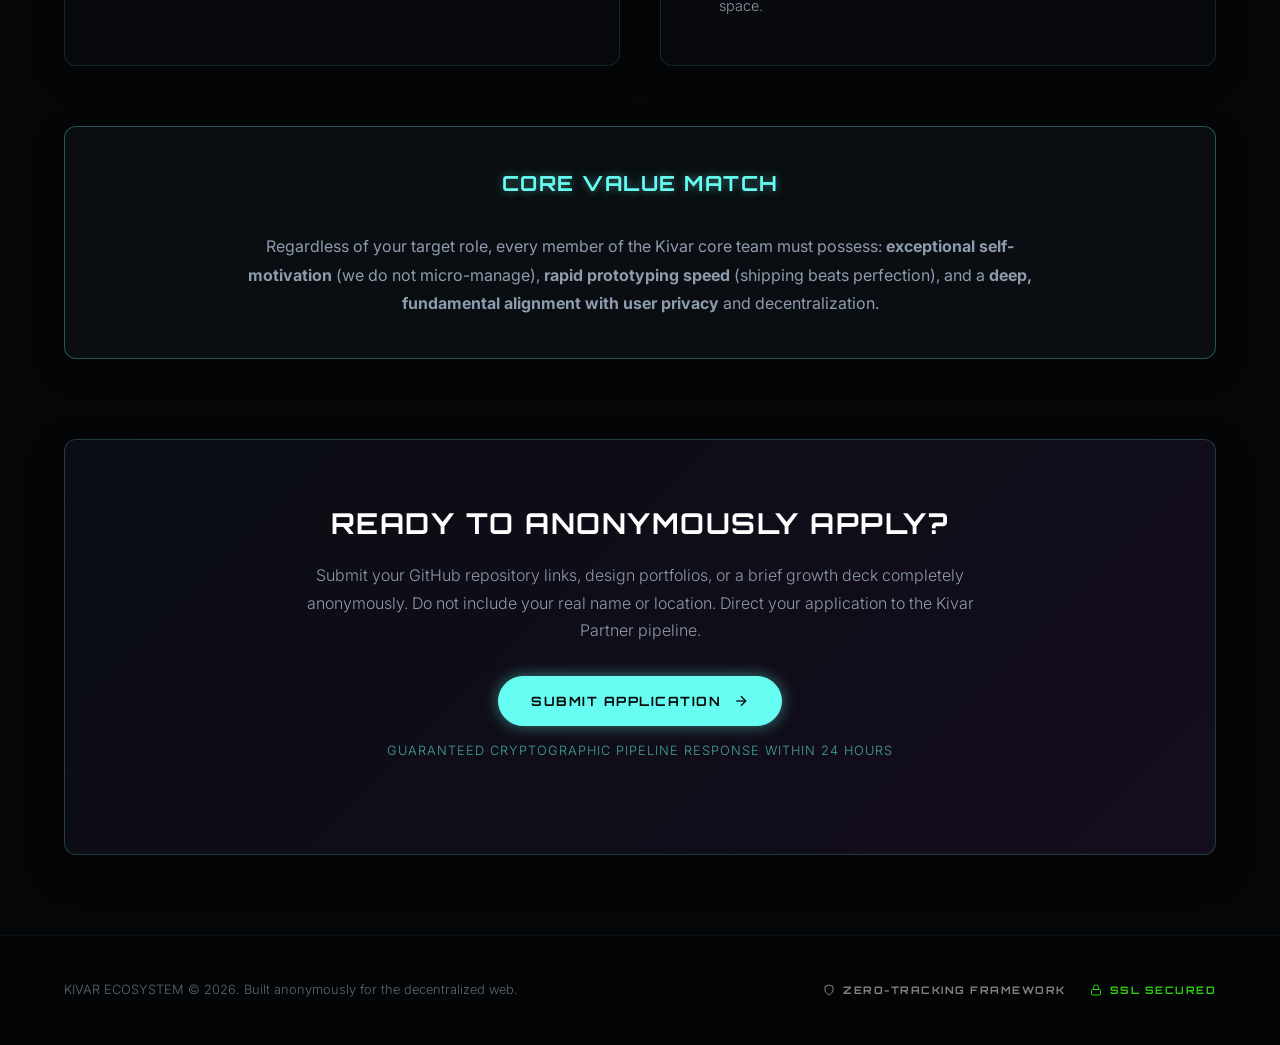
==== commit 0b95f276: "Update all site files and deploy" ====
--- a/careers.html
+++ b/careers.html
@@ -18,10 +18,10 @@
   <!-- SHARED NAVIGATION HEADER -->
   <header>
     <div class="container nav-container">
-      <div class="logo">
+      <a href="index.html" class="logo">
         <div class="logo-icon"></div>
         <span class="logo-text">KIVAR <span class="logo-subtext">// ECOSYSTEM</span></span>
-      </div>
+      </a>
 
       <nav id="nav-menu">
         <ul>
--- a/style.css
+++ b/style.css
@@ -67,6 +67,10 @@
 
 ::-webkit-scrollbar-thumb:hover {
   background: var(--accent-cyan);
+}
+
+html, body {
+  overflow-x: hidden;
 }
 
 body {
@@ -1043,12 +1047,42 @@
   width: 18px;
   height: 18px;
   fill: var(--text-secondary);
-  transition: var(--transition-fast);
-}
-
+  transition: transform var(--transition-fast), fill var(--transition-fast), filter var(--transition-fast);
+  flex-shrink: 0;
+  display: block;
+}
+
+/* Native brand colors for social icons */
+.social-link.instagram-link svg {
+  fill: #E1306C;
+}
+
+.social-link.x-link svg {
+  fill: #FFFFFF;
+}
+
+.social-link.telegram-link svg {
+  fill: #0088cc;
+}
+
+/* Premium hover reactions */
 .social-link:hover svg {
-  fill: var(--accent-cyan);
-  filter: drop-shadow(0 0 5px var(--accent-cyan-glow));
+  transform: scale(1.15);
+}
+
+.social-link.instagram-link:hover svg {
+  fill: #E1306C;
+  filter: drop-shadow(0 0 8px rgba(225, 48, 108, 0.8));
+}
+
+.social-link.x-link:hover svg {
+  fill: #FFFFFF;
+  filter: drop-shadow(0 0 8px rgba(255, 255, 255, 0.8));
+}
+
+.social-link.telegram-link:hover svg {
+  fill: #0088cc;
+  filter: drop-shadow(0 0 8px rgba(0, 136, 204, 0.8));
 }
 
 .social-name {
@@ -1439,6 +1473,33 @@
   .form-group.full-width {
     grid-column: span 1;
   }
+
+  /* Reduce padding on layout containers to prevent horizontal scrolling */
+  .container {
+    padding: 0 16px;
+  }
+  
+  /* Prevent horizontal scroll overflows on key cards and components */
+  .pipeline-card {
+    padding: 24px 16px !important;
+  }
+  
+  .contact-form-panel {
+    padding: 24px 16px !important;
+  }
+  
+  .portal-card {
+    padding: 32px 20px !important;
+  }
+
+  .game-card {
+    padding: 24px 16px !important;
+  }
+  
+  .email-box {
+    padding: 12px 10px !important;
+    font-size: 0.8rem !important;
+  }
 }
 
 @media (max-width: 480px) {
